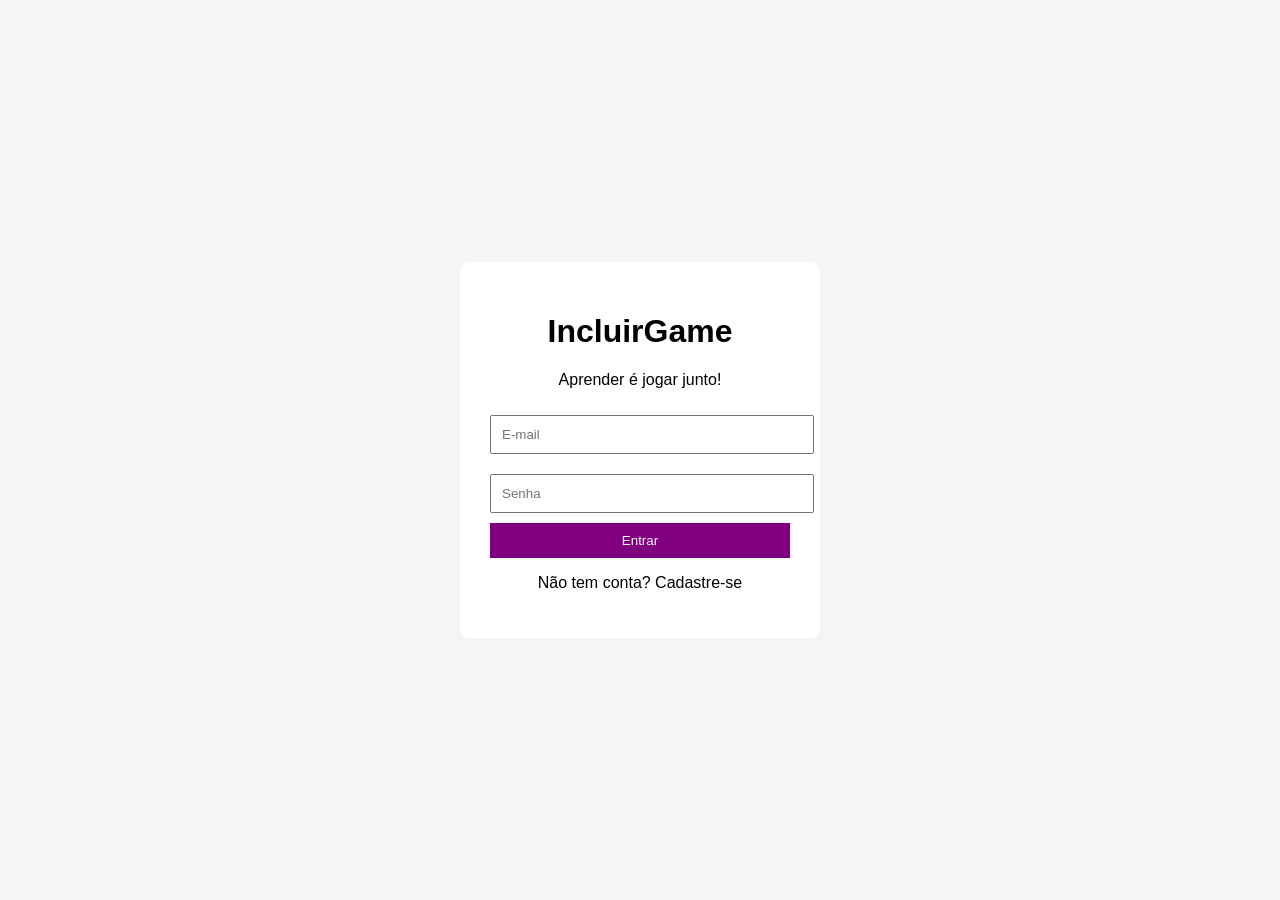
==== index.html @ 506aabc3 "Primeiro commit" ====
<!DOCTYPE html>
<html lang=""pt-BR">
<head> 
    <meta charset="UTF-8">
    <title>IncluirGame</title>
    <link rel="stylesheet" href="style.css">
</head>
<body>
    
    <div class="container">
        <div class="card">
            <h1>IncluirGame</h1>
            <p>Aprender é jogar junto!</p>

            <input type="email" placeholder="E-mail">
            <input type="password" placeholder="Senha">

            <button onclick="login()">Entrar</button>

            <p>Não tem conta? Cadastre-se</p>
        </div>
    </div>

    <script src="script.js"></script>
</body>
</html>
---- style.css ----
body {
    margin: 0;
    font-family: Arial;
    background: #f5f5f5;
}

.container {
    height: 100vh;
    display: flex;
    justify-content: center;
    align-items: center;
}

.card{
    background: white;
    padding: 30px;
    border-radius: 10px;
    width: 300px;
    text-align: center;
}

input{
    width: 100%;
    padding: 10px;
    margin: 10px 0;
}

button {
    width: 100%;
    padding: 10px;
    background: purple;
    color: white;
    border: none;
    cursor: pointer;

}
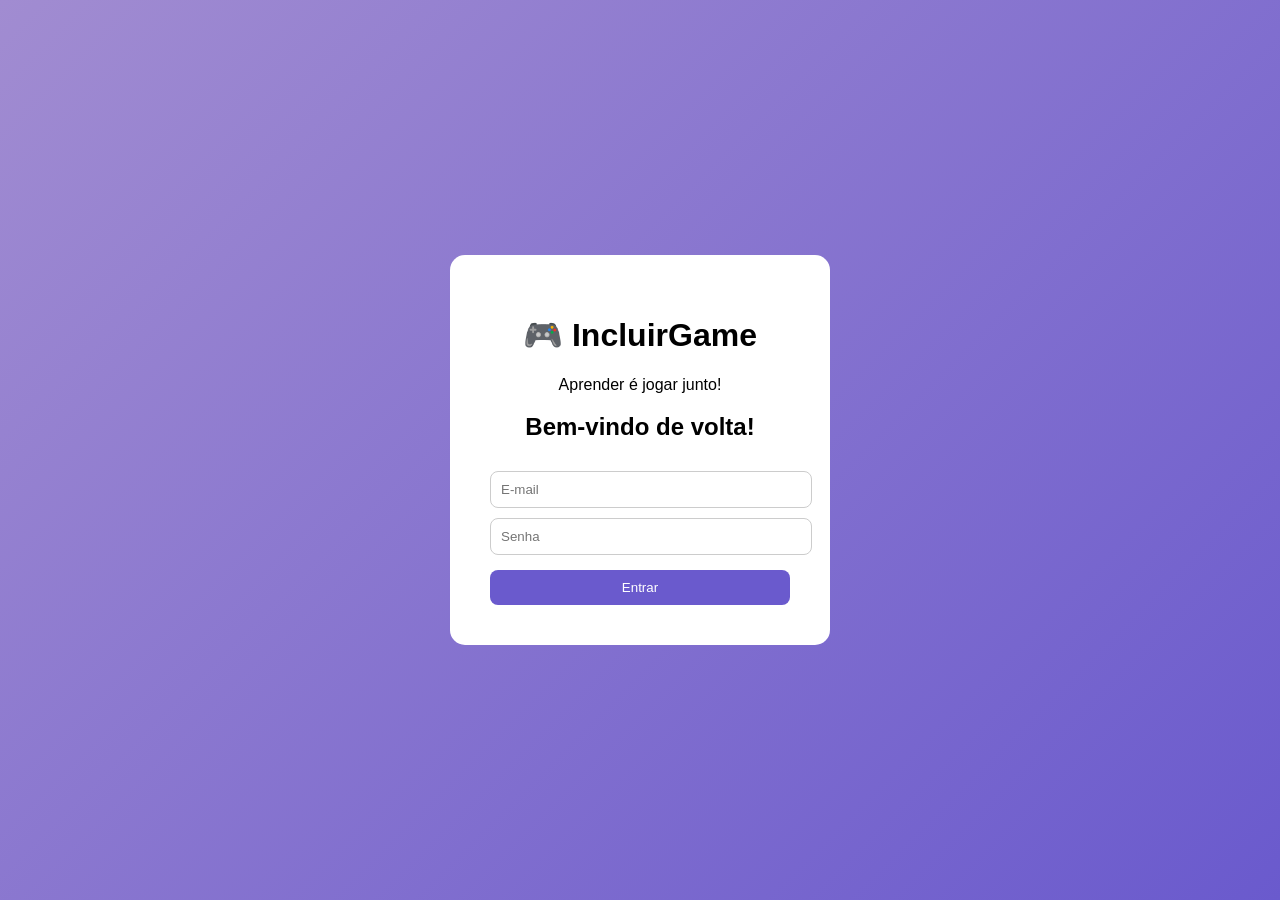
==== commit 71a5e29f: "Adicionando dashboard, quiz e relatórios" ====
--- a/index.html
+++ b/index.html
@@ -1,26 +1,27 @@
 <!DOCTYPE html>
-<html lang=""pt-BR">
+<html lang="pt-BR">
 <head> 
     <meta charset="UTF-8">
     <title>IncluirGame</title>
     <link rel="stylesheet" href="style.css">
 </head>
-<body>
+<body class="login-body">
+
+    <div class="login-container">
+
+        <div class="logo">
+           <h1>🎮 IncluirGame</h1>
+           <p>Aprender é jogar junto!</p>
+        </div>
+       <h2>Bem-vindo de volta!</h2>
+      
+       <input type="email" placeholder="E-mail">
+       <input type="password" placeholder="Senha">
+
+       <button onclick="login()">Entrar</button>
+    </div>
     
-    <div class="container">
-        <div class="card">
-            <h1>IncluirGame</h1>
-            <p>Aprender é jogar junto!</p>
-
-            <input type="email" placeholder="E-mail">
-            <input type="password" placeholder="Senha">
-
-            <button onclick="login()">Entrar</button>
-
-            <p>Não tem conta? Cadastre-se</p>
-        </div>
-    </div>
-
-    <script src="script.js"></script>
+    
+    <script src="js/login.js"></script>
 </body>
 </html>
--- a/style.css
+++ b/style.css
@@ -1,36 +1,456 @@
-body {
-    margin: 0;
-    font-family: Arial;
-    background: #f5f5f5;
-}
-
-.container {
+.login-body {
+    background: linear-gradient(135deg, #a18cd1, #6a5acd);
     height: 100vh;
     display: flex;
     justify-content: center;
     align-items: center;
 }
 
-.card{
+.login-container{
     background: white;
-    padding: 30px;
-    border-radius: 10px;
+    padding: 40px;
+    border-radius: 15px;
+    text-align: center;
     width: 300px;
-    text-align: center;
-}
-
-input{
+}
+
+.login-container input{
     width: 100%;
     padding: 10px;
-    margin: 10px 0;
-}
-
-button {
+    margin-top: 10px;
+    border-radius: 8px;
+    border: 1px solid #ccc;
+}
+
+.login-container button{
     width: 100%;
+    margin-top: 15px;
     padding: 10px;
-    background: purple;
+    background: #6a5acd;
     color: white;
     border: none;
-    cursor: pointer;
-
+    border-radius: 8px;
+}
+
+body {
+  margin: 0;
+  font-family: Arial;
+  background: #f4f6f9;
+}
+
+/* LAYOUT */
+.layout {
+  display: flex;
+}
+
+/* SIDEBAR */
+.sidebar {
+  width: 80px;
+  background: linear-gradient(#6a5acd, #4b0082);
+  height: 100vh;
+  color: white;
+  text-align: center;
+  padding-top: 20px;
+}
+
+.sidebar a {
+  display: block;
+  margin: 20px 0;
+  color: white;
+  text-decoration: none;
+}
+
+/* CONTEÚDO */
+.content {
+  flex: 1;
+  padding: 20px;
+}
+
+/* TOPO */
+.topo {
+  display: flex;
+  justify-content: space-between;
+  align-items: center;
+}
+
+.avatar {
+  border-radius: 50%;
+}
+
+/* CARDS */
+.cards {
+  display: flex;
+  gap: 10px;
+  margin-top: 20px;
+}
+
+.card-info {
+  background: white;
+  padding: 15px;
+  border-radius: 10px;
+  flex: 1;
+}
+
+/* ATIVIDADES */
+.atividades {
+  display: flex;
+  gap: 10px;
+  margin-top: 10px;
+}
+
+.atividade-card {
+  background: white;
+  padding: 15px;
+  border-radius: 10px;
+  flex: 1;
+  text-align: center;
+}
+
+button {
+  margin-top: 10px;
+  padding: 8px;
+  border: none;
+  background: #6a5acd;
+  color: white;
+  border-radius: 8px;
+  cursor: pointer;
+}
+
+/* PROGRESSO */
+.barra {
+  width: 100%;
+  height: 20px;
+  background: #ddd;
+  border-radius: 10px;
+  margin-top: 10px;
+}
+
+#barraProgresso {
+  height: 100%;
+  width: 0%;
+  background: #4caf50;
+  border-radius: 10px;
+}
+
+.quiz-body {
+  margin: 0;
+  font-family: Arial;
+  background: linear-gradient(#14002e, #3d1366);
+  height: 100vh;
+  display: flex;
+  justify-content: center;
+  align-items: center;
+}
+
+.quiz-container {
+  width: 900px;
+}
+
+/* TOPO */
+.quiz-topo {
+  display: flex;
+  align-items: center;
+  justify-content: space-between;
+  color: white;
+  margin-bottom: 20px;
+}
+
+.voltar {
+  background: rgba(255,255,255,0.2);
+  border: none;
+  color: white;
+  padding: 10px;
+  border-radius: 50%;
+}
+
+.status,
+.vidas {
+  font-size: 20px;
+}
+
+.xp-container {
+  width: 300px;
+  height: 15px;
+  background: rgba(255,255,255,0.2);
+  border-radius: 10px;
+}
+
+.xp-barra {
+  width: 60%;
+  height: 100%;
+  background: #57e389;
+  border-radius: 10px;
+}
+
+/* CARD */
+.quiz-card {
+  background: white;
+  padding: 40px;
+  border-radius: 20px;
+  text-align: center;
+}
+
+.nivel {
+  background: #7c3aed;
+  color: white;
+  padding: 5px 15px;
+  border-radius: 20px;
+}
+
+/* ALTERNATIVAS */
+.alternativas {
+  display: grid;
+  grid-template-columns: 1fr 1fr;
+  gap: 15px;
+  margin-top: 30px;
+}
+
+.alternativas button {
+  padding: 20px;
+  border: 2px solid #ddd;
+  border-radius: 12px;
+  font-size: 20px;
+  cursor: pointer;
+  background: white;
+}
+
+.alternativas button:hover {
+  background: #f3f3f3;
+}
+
+/* RESULTADO */
+.resultado {
+  margin-top: 20px;
+  background: #57e389;
+  color: white;
+  padding: 20px;
+  border-radius: 15px;
+  text-align: center;
+  display: none;
+  font-size: 20px;
+}
+
+/* BOTÃO */
+.proximo {
+  width: 100%;
+  margin-top: 20px;
+  padding: 15px;
+  border: none;
+  background: #7c3aed;
+  color: white;
+  border-radius: 15px;
+  font-size: 18px;
+}
+
+/* PROFESSOR */
+
+.layout-professor {
+  display: flex;
+  background: #f4f6f9;
+  min-height: 100vh;
+}
+
+/* SIDEBAR */
+.sidebar-professor {
+  width: 90px;
+  background: #0f9d8a;
+  color: white;
+  text-align: center;
+  padding-top: 20px;
+}
+
+.sidebar-professor nav a {
+  display: block;
+  margin: 30px 0;
+  color: white;
+  font-size: 20px;
+}
+
+/* CONTEÚDO */
+.conteudo-professor {
+  flex: 1;
+  padding: 25px;
+}
+
+/* TOPO */
+.topo-professor {
+  display: flex;
+  justify-content: space-between;
+  align-items: center;
+}
+
+.avatar-professor {
+  border-radius: 50%;
+}
+
+/* CARDS */
+.cards-professor {
+  display: flex;
+  gap: 15px;
+  margin-top: 25px;
+}
+
+.card-professor {
+  background: white;
+  flex: 1;
+  padding: 20px;
+  border-radius: 15px;
+}
+
+/* GRÁFICO */
+.grafico-section {
+  display: flex;
+  gap: 20px;
+  margin-top: 25px;
+}
+
+.grafico-card {
+  background: white;
+  flex: 2;
+  padding: 20px;
+  border-radius: 15px;
+}
+
+.grafico {
+  position: relative;
+  height: 250px;
+  margin-top: 20px;
+}
+
+.linha {
+  position: absolute;
+  width: 80%;
+  height: 4px;
+  background: #0f9d8a;
+  top: 120px;
+  left: 40px;
+  transform: rotate(-10deg);
+}
+
+/* PONTOS */
+.ponto {
+  width: 18px;
+  height: 18px;
+  background: #0f9d8a;
+  border-radius: 50%;
+  position: absolute;
+}
+
+.p1 { left: 40px; top: 180px; }
+.p2 { left: 160px; top: 150px; }
+.p3 { left: 280px; top: 100px; }
+.p4 { left: 400px; top: 50px; }
+
+/* ATIVIDADES */
+.atividade-recente {
+  background: white;
+  flex: 1;
+  padding: 20px;
+  border-radius: 15px;
+}
+
+.atividade-item {
+  background: #f3f3f3;
+  padding: 12px;
+  border-radius: 10px;
+  margin-top: 10px;
+}
+
+.atividade-recente button {
+  width: 100%;
+  margin-top: 20px;
+  padding: 12px;
+  background: #0f9d8a;
+  border: none;
+  color: white;
+  border-radius: 10px;
+}
+
+/* RELATÓRIOS */
+
+.relatorio-body {
+  background: #f4f6f9;
+}
+
+/* GRID CENTRAL */
+.relatorio-grid {
+  display: flex;
+  gap: 20px;
+  margin-top: 25px;
+}
+
+/* GRÁFICO */
+.grafico-relatorio {
+  background: white;
+  flex: 2;
+  padding: 20px;
+  border-radius: 20px;
+}
+
+.grafico-barras {
+  display: flex;
+  align-items: flex-end;
+  justify-content: space-around;
+  height: 250px;
+  margin-top: 20px;
+}
+
+.barra-item {
+  text-align: center;
+}
+
+.barra-vertical {
+  width: 40px;
+  background: #0f9d8a;
+  border-radius: 10px 10px 0 0;
+}
+
+.h1 { height: 120px; }
+.h2 { height: 180px; }
+.h3 { height: 150px; }
+.h4 { height: 220px; }
+.h5 { height: 190px; }
+
+/* RANKING */
+.ranking-card {
+  background: white;
+  flex: 1;
+  padding: 20px;
+  border-radius: 20px;
+}
+
+.ranking-item {
+  background: #f3f3f3;
+  padding: 12px;
+  border-radius: 10px;
+  margin-top: 10px;
+}
+
+/* TABELA */
+.tabela-section {
+  background: white;
+  margin-top: 25px;
+  padding: 20px;
+  border-radius: 20px;
+}
+
+table {
+  width: 100%;
+  border-collapse: collapse;
+  margin-top: 15px;
+}
+
+thead {
+  background: #0f9d8a;
+  color: white;
+}
+
+th,
+td {
+  padding: 15px;
+  text-align: left;
+}
+
+tbody tr:nth-child(even) {
+  background: #f3f3f3;
 }
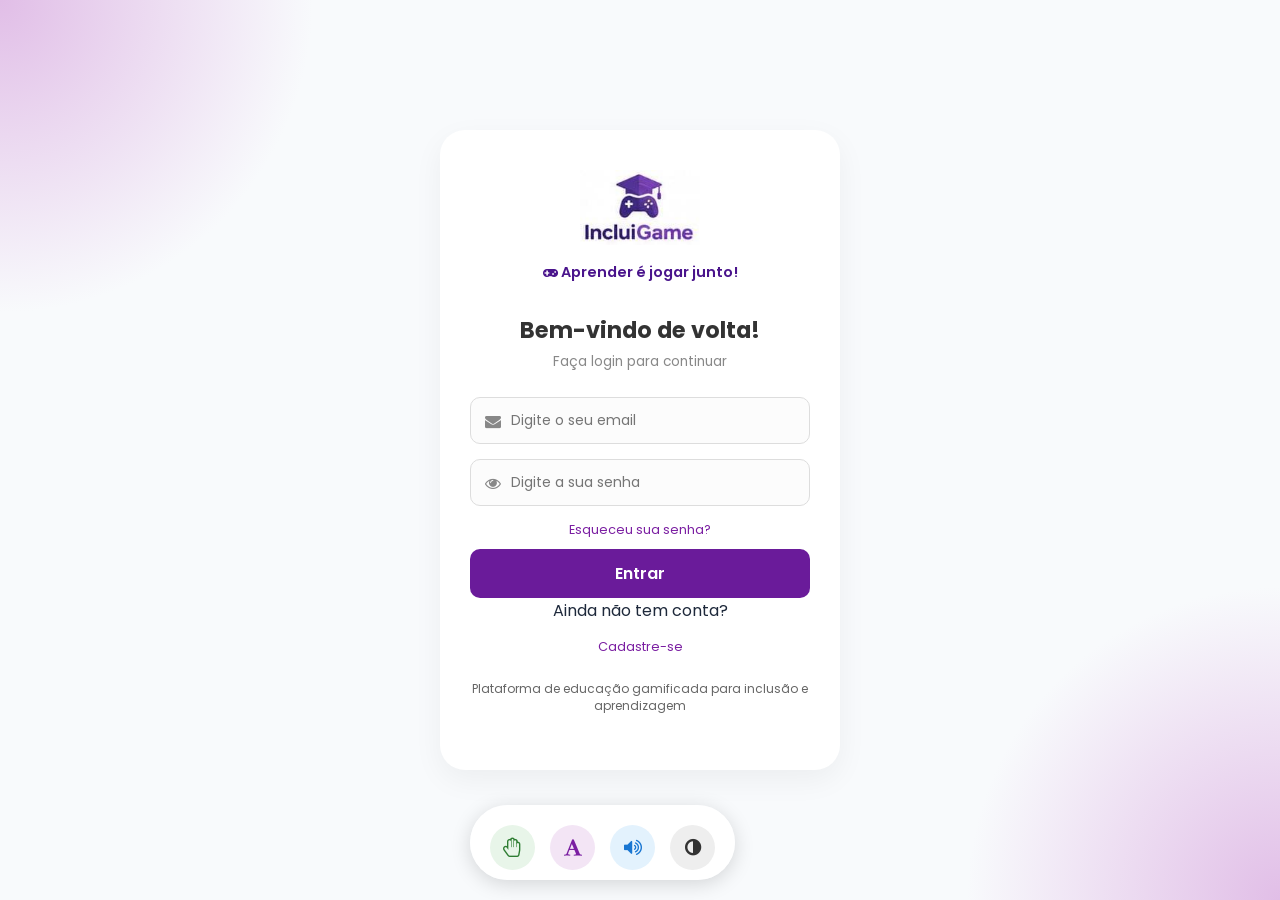
==== commit bd4cf328: "Corrige layout das páginas" ====
--- a/index.html
+++ b/index.html
@@ -2,26 +2,82 @@
 <html lang="pt-BR">
 <head> 
     <meta charset="UTF-8">
-    <title>IncluirGame</title>
     <link rel="stylesheet" href="style.css">
+    <link rel="stylesheet" href="https://cdnjs.cloudflare.com/ajax/libs/font-awesome/4.7.0/css/font-awesome.min.css">
+    <link rel="stylesheet" href="https://fonts.googleapis.com/css2?family=Poppins:wght@300;400;600&display=swap">
+    <title>IncluiGame - Login</title>
 </head>
-<body class="login-body">
+<body>
 
     <div class="login-container">
 
         <div class="logo">
-           <h1>🎮 IncluirGame</h1>
-           <p>Aprender é jogar junto!</p>
+            <img src="Img/logo_ig.jpeg" alt="IncluiGame">
+           <p><i class="fa fa-gamepad"></i> 
+            Aprender é jogar junto!</p>
         </div>
-       <h2>Bem-vindo de volta!</h2>
+       
+
+       <div class="login-box">
+        <h2>Bem-vindo de volta!</h2>
+        <p class="subtitle">Faça login para continuar</p>
+          
+        <form id="loginForm" onsubmit="event.preventDefault(); login();">
+    <div class="input-container">
+        <i class="fa fa-envelope"></i>
+        <input type="email" name="email" placeholder="Digite o seu email" required>
+    </div>
+
+    <div class="input-container">
+        <input type="password" name="senha" placeholder="Digite a sua senha" required>
+        <i class="fa fa-eye btn-eye" id="togglePassword" style="cursor: pointer;"></i>
+    </div>
+
+    <a href="#" class="forgot-link">Esqueceu sua senha?</a>
+    
+    <button type="submit">Entrar</button>
+
+    <p class="cadastro">Ainda não tem conta? 
+        <a href="cadastro.html">Cadastre-se</a>
+    </p>
+</form>
+
+    </div>
       
-       <input type="email" placeholder="E-mail">
-       <input type="password" placeholder="Senha">
+   
+        <p class="footer-description">Plataforma de educação gamificada para inclusão e aprendizagem</p>
 
-       <button onclick="login()">Entrar</button>
+        <div class="accessibility-bar">
+        <!--Libras-->
+        <button class="acc-btn libras" title="Libras">
+            <i class="fa fa-hand-paper-o"></i>
+           </button>
+        <!--Tamanho da fonte--->
+           <button class="acc-btn text-size" title="Tamanho da Fonte">
+            <i class="fa fa-font"></i>
+           </button>
+           <!--Audio-->
+           <button class="acc-btn audio" title="Ouvir texto">
+            <i class="fa fa-volume-up"></i>
+           </button>
+           <!--Contrast-->
+           <button class="acc-btn contrast" title="Alto contraste">
+            <i class="fa fa-adjust"></i>
+           </button>
+        </div>
     </div>
     
-    
-    <script src="js/login.js"></script>
+<script src="js/login.js"></script>
+
+<div vw class="enabled">
+    <div vw-access-button class="active"></div>
+    <div vw-plugin-wrapper>
+        <div class="vw-plugin-top-wrapper"></div>
+    </div>
+</div>
+<script src="https://vlibras.gov.br/app/vlibras-plugin.js"></script>
+<script>
+    new window.VLibras.Widget('https://vlibras.gov.br/app');
+</script>
 </body>
 </html>
--- a/style.css
+++ b/style.css
@@ -1,456 +1,1163 @@
-.login-body {
-    background: linear-gradient(135deg, #a18cd1, #6a5acd);
-    height: 100vh;
+/* Configurações Globais */
+* {
+    margin: 0;
+    padding: 0;
+    box-sizing: border-box;
+    font-family: 'Poppins', sans-serif;
+}
+
+body {
+    background-color: #F3F0F7; /* Um lilás bem clarinho de fundo */
     display: flex;
     justify-content: center;
     align-items: center;
-}
-
-.login-container{
-    background: white;
-    padding: 40px;
-    border-radius: 15px;
+    height: 100vh;
+    padding: 20px;
+    background-color: #f5f5f5;
+    background-image: radial-gradient(circle at top left, #e1bee7 0%, transparent 20%),
+                      radial-gradient(circle at bottom right, #e1bee7 0%, transparent 20%);
+    background-attachment: fixed;
+}
+
+/* Container Principal */
+.login-container {
+    background-color: #ffffff;
+    width: 100%;
+    max-width: 400px;
+    padding: 40px 30px;
+    border-radius: 25px;
+    box-shadow: 0 10px 30px rgba(0, 0, 0, 0.05);
     text-align: center;
-    width: 300px;
-}
-
-.login-container input{
+}
+
+/* Logo e Texto do Topo */
+.logo img {
+    width: 120px; /* Ajuste conforme o tamanho da sua imagem */
+    margin-bottom: 10px;
+}
+
+.logo p {
+    color: #4A148C;
+    font-weight: 600;
+    font-size: 0.9rem;
+    margin-bottom: 30px;
+}
+
+/* Caixa de Login */
+.login-box h2 {
+    color: #333;
+    font-size: 1.4rem;
+    margin-bottom: 5px;
+}
+
+.subtitle {
+    color: #888;
+    font-size: 0.85rem;
+    margin-bottom: 25px;
+}
+
+/* Inputs */
+.input-container {
+    position: relative;
+    margin-bottom: 15px;
     width: 100%;
-    padding: 10px;
-    margin-top: 10px;
-    border-radius: 8px;
-    border: 1px solid #ccc;
-}
-
-.login-container button{
+}
+
+.input-container i {
+    position: absolute;
+    left: 15px;
+    top: 50%;
+    transform: translateY(-50%);
+    color: #888;
+    transition: 0.3s; /* Para o ícone mudar de cor suavemente também */
+} 
+
+.input-container input{
+  width: 100%;
+    padding: 12px 15px 12px 40px; /* Note o 40px aqui para dar espaço ao ícone */
+    border: 1px solid #DDD;
+    border-radius: 10px;
+    outline: none;
+    transition: 0.3s;
+    font-family: 'Poppins', sans-serif;
+}
+
+.input-container input:focus {
+    border-color: #7B1FA2;
+    box-shadow: 0 0 5px rgba(123, 31, 162, 0.2);
+}
+
+/* Faz o ícone ficar roxo quando o usuário clica no input */
+.input-container input:focus + i {
+    color: #7B1FA2;
+}
+/* Botão Entrar */
+button {
     width: 100%;
-    margin-top: 15px;
-    padding: 10px;
-    background: #6a5acd;
+    padding: 12px;
+    background-color: #6A1B9A; /* Roxo principal */
     color: white;
     border: none;
-    border-radius: 8px;
-}
-
-body {
-  margin: 0;
-  font-family: Arial;
-  background: #f4f6f9;
-}
-
-/* LAYOUT */
-.layout {
-  display: flex;
-}
-
-/* SIDEBAR */
-.sidebar {
-  width: 80px;
-  background: linear-gradient(#6a5acd, #4b0082);
-  height: 100vh;
-  color: white;
-  text-align: center;
-  padding-top: 20px;
-}
-
-.sidebar a {
-  display: block;
-  margin: 20px 0;
-  color: white;
-  text-decoration: none;
-}
-
-/* CONTEÚDO */
-.content {
-  flex: 1;
-  padding: 20px;
-}
-
-/* TOPO */
-.topo {
-  display: flex;
-  justify-content: space-between;
-  align-items: center;
-}
-
-.avatar {
-  border-radius: 50%;
-}
-
-/* CARDS */
-.cards {
-  display: flex;
-  gap: 10px;
-  margin-top: 20px;
-}
-
-.card-info {
-  background: white;
-  padding: 15px;
-  border-radius: 10px;
-  flex: 1;
-}
-
-/* ATIVIDADES */
-.atividades {
-  display: flex;
-  gap: 10px;
-  margin-top: 10px;
-}
-
-.atividade-card {
-  background: white;
-  padding: 15px;
-  border-radius: 10px;
-  flex: 1;
-  text-align: center;
-}
-
-button {
-  margin-top: 10px;
-  padding: 8px;
-  border: none;
-  background: #6a5acd;
-  color: white;
-  border-radius: 8px;
-  cursor: pointer;
-}
-
-/* PROGRESSO */
-.barra {
-  width: 100%;
-  height: 20px;
-  background: #ddd;
-  border-radius: 10px;
-  margin-top: 10px;
-}
-
-#barraProgresso {
-  height: 100%;
-  width: 0%;
-  background: #4caf50;
-  border-radius: 10px;
-}
-
-.quiz-body {
-  margin: 0;
-  font-family: Arial;
-  background: linear-gradient(#14002e, #3d1366);
-  height: 100vh;
-  display: flex;
-  justify-content: center;
-  align-items: center;
-}
-
-.quiz-container {
-  width: 900px;
-}
-
-/* TOPO */
-.quiz-topo {
-  display: flex;
-  align-items: center;
-  justify-content: space-between;
-  color: white;
-  margin-bottom: 20px;
-}
-
-.voltar {
-  background: rgba(255,255,255,0.2);
-  border: none;
-  color: white;
-  padding: 10px;
-  border-radius: 50%;
-}
-
-.status,
-.vidas {
-  font-size: 20px;
-}
-
-.xp-container {
-  width: 300px;
-  height: 15px;
-  background: rgba(255,255,255,0.2);
-  border-radius: 10px;
-}
-
-.xp-barra {
-  width: 60%;
-  height: 100%;
-  background: #57e389;
-  border-radius: 10px;
-}
-
-/* CARD */
-.quiz-card {
-  background: white;
-  padding: 40px;
-  border-radius: 20px;
-  text-align: center;
-}
-
-.nivel {
-  background: #7c3aed;
-  color: white;
-  padding: 5px 15px;
-  border-radius: 20px;
-}
-
-/* ALTERNATIVAS */
-.alternativas {
-  display: grid;
-  grid-template-columns: 1fr 1fr;
-  gap: 15px;
-  margin-top: 30px;
-}
-
-.alternativas button {
-  padding: 20px;
-  border: 2px solid #ddd;
-  border-radius: 12px;
-  font-size: 20px;
-  cursor: pointer;
-  background: white;
-}
-
-.alternativas button:hover {
-  background: #f3f3f3;
-}
-
-/* RESULTADO */
-.resultado {
-  margin-top: 20px;
-  background: #57e389;
-  color: white;
-  padding: 20px;
-  border-radius: 15px;
-  text-align: center;
-  display: none;
-  font-size: 20px;
-}
-
-/* BOTÃO */
-.proximo {
-  width: 100%;
-  margin-top: 20px;
-  padding: 15px;
-  border: none;
-  background: #7c3aed;
-  color: white;
-  border-radius: 15px;
-  font-size: 18px;
-}
-
-/* PROFESSOR */
-
-.layout-professor {
-  display: flex;
-  background: #f4f6f9;
-  min-height: 100vh;
-}
-
-/* SIDEBAR */
-.sidebar-professor {
-  width: 90px;
-  background: #0f9d8a;
-  color: white;
-  text-align: center;
-  padding-top: 20px;
-}
-
-.sidebar-professor nav a {
-  display: block;
-  margin: 30px 0;
-  color: white;
-  font-size: 20px;
-}
-
-/* CONTEÚDO */
-.conteudo-professor {
-  flex: 1;
-  padding: 25px;
-}
-
-/* TOPO */
-.topo-professor {
-  display: flex;
-  justify-content: space-between;
-  align-items: center;
-}
-
-.avatar-professor {
-  border-radius: 50%;
-}
-
-/* CARDS */
-.cards-professor {
-  display: flex;
-  gap: 15px;
-  margin-top: 25px;
-}
-
-.card-professor {
-  background: white;
-  flex: 1;
-  padding: 20px;
-  border-radius: 15px;
-}
-
-/* GRÁFICO */
-.grafico-section {
-  display: flex;
-  gap: 20px;
-  margin-top: 25px;
-}
-
-.grafico-card {
-  background: white;
-  flex: 2;
-  padding: 20px;
-  border-radius: 15px;
-}
-
-.grafico {
-  position: relative;
-  height: 250px;
-  margin-top: 20px;
-}
-
-.linha {
-  position: absolute;
-  width: 80%;
-  height: 4px;
-  background: #0f9d8a;
-  top: 120px;
-  left: 40px;
-  transform: rotate(-10deg);
-}
-
-/* PONTOS */
-.ponto {
-  width: 18px;
-  height: 18px;
-  background: #0f9d8a;
-  border-radius: 50%;
-  position: absolute;
-}
-
-.p1 { left: 40px; top: 180px; }
-.p2 { left: 160px; top: 150px; }
-.p3 { left: 280px; top: 100px; }
-.p4 { left: 400px; top: 50px; }
-
-/* ATIVIDADES */
-.atividade-recente {
-  background: white;
-  flex: 1;
-  padding: 20px;
-  border-radius: 15px;
-}
-
-.atividade-item {
-  background: #f3f3f3;
-  padding: 12px;
-  border-radius: 10px;
-  margin-top: 10px;
-}
-
-.atividade-recente button {
-  width: 100%;
-  margin-top: 20px;
-  padding: 12px;
-  background: #0f9d8a;
-  border: none;
-  color: white;
-  border-radius: 10px;
-}
-
-/* RELATÓRIOS */
-
-.relatorio-body {
-  background: #f4f6f9;
-}
-
-/* GRID CENTRAL */
-.relatorio-grid {
-  display: flex;
-  gap: 20px;
-  margin-top: 25px;
-}
-
-/* GRÁFICO */
-.grafico-relatorio {
-  background: white;
-  flex: 2;
-  padding: 20px;
-  border-radius: 20px;
-}
-
-.grafico-barras {
-  display: flex;
-  align-items: flex-end;
-  justify-content: space-around;
-  height: 250px;
-  margin-top: 20px;
-}
-
-.barra-item {
-  text-align: center;
-}
-
-.barra-vertical {
-  width: 40px;
-  background: #0f9d8a;
-  border-radius: 10px 10px 0 0;
-}
-
-.h1 { height: 120px; }
-.h2 { height: 180px; }
-.h3 { height: 150px; }
-.h4 { height: 220px; }
-.h5 { height: 190px; }
-
-/* RANKING */
-.ranking-card {
-  background: white;
-  flex: 1;
-  padding: 20px;
-  border-radius: 20px;
-}
-
-.ranking-item {
-  background: #f3f3f3;
-  padding: 12px;
-  border-radius: 10px;
-  margin-top: 10px;
-}
-
-/* TABELA */
-.tabela-section {
-  background: white;
-  margin-top: 25px;
-  padding: 20px;
-  border-radius: 20px;
-}
-
-table {
-  width: 100%;
-  border-collapse: collapse;
-  margin-top: 15px;
-}
-
-thead {
-  background: #0f9d8a;
-  color: white;
-}
-
-th,
-td {
-  padding: 15px;
-  text-align: left;
-}
-
-tbody tr:nth-child(even) {
-  background: #f3f3f3;
-}+    border-radius: 10px;
+    font-size: 1rem;
+    font-weight: 600;
+    cursor: pointer;
+    transition: background 0.3s;
+    margin-top: 10px;
+}
+
+button:hover {
+    background-color: #4A148C;
+}
+
+/* Link de Esqueceu a Senha / Cadastro (Opcional) */
+.login-box a {
+    display: block;
+    margin-top: 15px;
+    color: #7B1FA2;
+    text-decoration: none;
+    font-size: 0.8rem;
+}
+/* Texto de descrição no rodapé */
+.footer-description {
+    font-size: 0.75rem;
+    color: #666;
+    margin: 25px 0 15px;
+    line-height: 1.4;
+}
+
+/* Container dos botões */
+.accessibility-bar {
+    display: flex;
+    justify-content: center;
+    gap: 12px; /* Espaço entre os botões */
+    margin-top: 10px;
+}
+
+/* Estilo base dos botões redondos */
+.acc-btn {
+    width: 40px;
+    height: 40px;
+    border-radius: 50%;
+    border: none;
+    display: flex;
+    align-items: center;
+    justify-content: center;
+    cursor: pointer;
+    transition: transform 0.2s, background-color 0.3s;
+    font-size: 1.1rem;
+}
+
+/* Cores específicas baseadas na imagem */
+.acc-btn.libras { background-color: #E1BEE7; color: #4A148C; }
+.acc-btn.text-size { background-color: #F3E5F5; color: #7B1FA2; }
+.acc-btn.audio { background-color: #C8E6C9; color: #2E7D32; } /* Verde suave */
+.acc-btn.contrast { background-color: #CFD8DC; color: #37474F; }
+
+/* Efeito ao passar o mouse */
+.acc-btn:hover {
+    transform: scale(1.1);
+    filter: brightness(0.9);
+}
+
+/* Classe para Alto Contraste */
+body.alto-contraste {
+    background: #000 !important;
+}
+
+body.alto-contraste .login-container {
+    background: #000 !important;
+    border: 2px solid #ffff00 !important;
+    color: #ffff00 !important;
+}
+
+body.alto-contraste h2, 
+body.alto-contraste p,
+body.alto-contraste i {
+    color: #ffff00 !important;
+}
+
+body.alto-contraste button {
+    background: #ffff00 !important;
+    color: #000 !important;
+}
+
+/* Classe para aumentar a fonte */
+.fonte-grande {
+    font-size: 1.25rem !important; /* Aumenta o tamanho base */
+}
+
+/* Esconde o bonequinho azul padrão do VLibras */
+div[vw-access-button] {
+    display: none !important;
+}
+/*aluno_dashboard*/
+/*Estilização geral do aluno_dashboard*/
+* {
+            margin: 0;
+            padding: 0;
+            box-sizing: border-box;
+            font-family: 'Segoe UI', Tahoma, Geneva, Verdana, sans-serif;
+        }
+
+        body {
+            background-color: #f4f7f6;
+            display: flex;
+            flex-direction: column;
+            align-items: center;
+            min-height: 100vh;
+        }
+
+        /* Cabeçalho da Dashboard */
+        header {
+            width: 100%;
+            padding: 40px 20px;
+            text-align: center;
+            background-color: #fff;
+            box-shadow: 0 2px 10px rgba(0,0,0,0.05);
+            margin-bottom: 40px;
+        }
+
+        header h1 {
+            color: #4A148C;
+            font-size: 2rem;
+            margin-bottom: 10px;
+        }
+
+        header p {
+            color: #666;
+            font-size: 1.1rem;
+        }
+
+        /* Grid de Cards */
+        .dashboard-grid {
+            display: grid;
+            grid-template-columns: repeat(auto-fit, minmax(200px, 1fr));
+            gap: 25px;
+            width: 90%;
+            max-width: 900px;
+            padding-bottom: 100px; /* Espaço para o rodapé não cobrir */
+        }
+
+        /* Estilo Individual do Card */
+        .card {
+            background: white;
+            border-radius: 25px;
+            padding: 30px;
+            display: flex;
+            flex-direction: column;
+            align-items: center;
+            justify-content: center;
+            text-decoration: none;
+            transition: all 0.3s ease;
+            box-shadow: 0 8px 20px rgba(0,0,0,0.08);
+            border: none;
+            cursor: pointer;
+        }
+
+        .card i {
+            font-size: 3.5rem;
+            margin-bottom: 15px;
+            transition: transform 0.3s ease;
+        }
+
+        .card span {
+            font-size: 1.2rem;
+            font-weight: 700;
+            color: #333;
+        }
+
+        /* Efeito de Hover (Passar o mouse) */
+        .card:hover {
+            transform: translateY(-10px);
+            box-shadow: 0 12px 25px rgba(0,0,0,0.15);
+        }
+
+        .card:hover i {
+            transform: scale(1.1);
+        }
+
+        /* Cores dos Ícones e Bordas (Baseado na sua imagem) */
+        .card.jogos i { color: #9c27b0; } /* Roxo */
+        .card.atividades i { color: #ff9800; } /* Laranja */
+        .card.conquistas i { color: #4caf50; } /* Verde */
+        .card.perfil i { color: #2196f3; } /* Azul */
+
+        /* Rodapé de Acessibilidade (Igual ao da Login) */
+        .footer-acc {
+            position: fixed;
+            bottom: 20px;
+            background: #fff;
+            padding: 10px 20px;
+            border-radius: 50px;
+            box-shadow: 0 4px 15px rgba(0,0,0,0.2);
+            display: flex;
+            gap: 15px;
+        }
+
+        .acc-btn {
+            width: 45px;
+            height: 45px;
+            border-radius: 50%;
+            border: none;
+            background: #4A148C;
+            color: white;
+            cursor: pointer;
+            font-size: 1.2rem;
+            display: flex;
+            align-items: center;
+            justify-content: center;
+            transition: 0.3s;
+        }
+
+        .acc-btn:hover {
+            background: #7B1FA2;
+            transform: scale(1.1);
+        }
+
+        /* Responsividade para Celular */
+        @media (max-width: 600px) {
+            .dashboard-grid {
+                grid-template-columns: 1fr 1fr; /* 2 colunas no celular */
+                gap: 15px;
+            }
+            .card { padding: 20px; }
+            .card i { font-size: 2.5rem; }
+        }
+/*Atividade style*/
+/* style geral */
+        body {
+            margin: 0;
+            padding: 0;
+            font-family: 'Segoe UI', Tahoma, Geneva, Verdana, sans-serif;
+            background-color: #f0f2f5; /* Fundo cinza claro para destacar os cards */
+            display: flex;
+            flex-direction: column;
+            align-items: center;
+            min-height: 100vh;
+        }
+
+        /* cabeçalho */
+        .header-atividades {
+            width: 100%;
+            text-align: center;
+            padding: 40px 0;
+            background-color: #ffffff;
+            box-shadow: 0 2px 10px rgba(0,0,0,0.05);
+            margin-bottom: 30px;
+        }
+
+        .header-atividades h2 {
+            color: #4A148C;
+            margin: 0;
+            font-size: 2rem;
+        }
+
+        .header-atividades p {
+            color: #666;
+            margin-top: 5px;
+        }
+
+        /* container cards */
+        .atividades-container {
+            display: grid;
+            grid-template-columns: repeat(auto-fit, minmax(350px, 1fr));
+            gap: 20px;
+            width: 90%;
+            max-width: 1000px; /* Impede que os cards fiquem gigantes */
+            padding-bottom: 100px;
+        }
+
+        /* o card */
+        .atividade-card {
+            background: #ffffff;
+            border-radius: 20px;
+            padding: 25px;
+            display: flex;
+            align-items: center;
+            justify-content: space-between;
+            box-shadow: 0 6px 15px rgba(0,0,0,0.06);
+            border-left: 12px solid #ccc; /* Cor padrão */
+            transition: transform 0.3s ease;
+        }
+
+        .atividade-card:hover {
+            transform: translateY(-5px);
+        }
+
+        /* agrupamento + icone */
+        .card-left {
+            display: flex;
+            align-items: center;
+            gap: 20px;
+        }
+
+        .icon-box {
+            font-size: 2rem;
+            width: 50px;
+            text-align: center;
+        }
+
+        .info-box h3 {
+            margin: 0;
+            font-size: 1.2rem;
+            color: #333;
+        }
+
+        .info-box p {
+            margin: 5px 0 0;
+            font-size: 0.9rem;
+            color: #888;
+        }
+
+        /* cores por materia */
+        .matematica { border-left-color: #0004ff; }
+        .matematica .icon-box { color: #0004ff; }
+
+        .portugues { border-left-color: #E91E63; }
+        .portugues .icon-box { color: #E91E63; }
+
+        .historia {border-left-color:rgb(220, 20, 20);}
+        .historia .icon-box {color: rgb(220, 20, 20);}
+
+        .geografia {border-left-color:darkgreen;}
+        .geografia .icon-box{color: darkgreen;}
+        
+        .ciencias {border-left-color: #FF9800;}
+        .ciencias .icon-box{color:#FF9800;}
+
+        /* botão iniciar */
+        .btn-iniciar {
+            background-color: #4A148C;
+            color: white;
+            border: none;
+            padding: 12px 25px;
+            border-radius: 12px;
+            font-weight: bold;
+            cursor: pointer;
+            transition: background 0.3s;
+        }
+
+        .btn-iniciar:hover {
+            background-color: #7B1FA2;
+        }
+
+        /* acessibilidade */
+        .footer-acc {
+            position: fixed;
+            bottom: 20px;
+            display: flex;
+            gap: 10px;
+            background: white;
+            padding: 10px;
+            border-radius: 50px;
+            box-shadow: 0 5px 15px rgba(0,0,0,0.2);
+        }
+
+        .acc-btn {
+            width: 45px;
+            height: 45px;
+            border-radius: 50%;
+            border: none;
+            background: #4A148C;
+            color: white;
+            cursor: pointer;
+        }
+/*Aulas STYLE*/
+  :root {
+      --verde-principal: #16a394;
+      --fundo: #f8fafc;
+      --texto-escuro: #1e293b;
+      --branco: #ffffff;
+      --roxo-botao: #4c1d95; /* Cor baseada na sua imagem de atividades */
+    }
+
+    * { box-sizing: border-box; margin: 0; padding: 0; font-family: 'Poppins', sans-serif; }
+    body { background-color: var(--fundo); }
+
+    .layout-atividade { display: flex; flex-direction: column; min-height: 100vh; }
+
+    /* BARRA SUPERIOR DE PROGRESSO */
+    .header-atividade {
+      background: var(--branco);
+      padding: 15px 40px;
+      display: flex;
+      justify-content: space-between;
+      align-items: center;
+      box-shadow: 0 2px 10px rgba(0,0,0,0.05);
+      position: sticky;
+      top: 0;
+      z-index: 100;
+    }
+    .btn-sair { color: var(--texto-escuro); text-decoration: none; font-weight: 600; display: flex; align-items: center; gap: 8px; }
+
+    /* ÁREA DO CONTEÚDO (O CORAÇÃO DO TEMPLATE) */
+    .container-aula {
+      flex: 1;
+      max-width: 1000px;
+      margin: 30px auto;
+      width: 90%;
+    }
+
+    .card-aula {
+      background: var(--branco);
+      border-radius: 25px;
+      overflow: hidden;
+      box-shadow: 0 10px 30px rgba(0,0,0,0.05);
+      padding: 40px;
+    }
+
+    .badge-materia {
+      display: inline-block;
+      padding: 5px 15px;
+      border-radius: 8px;
+      color: white;
+      font-size: 12px;
+      font-weight: 700;
+      margin-bottom: 15px;
+      text-transform: uppercase;
+    }
+
+    .video-placeholder {
+      width: 100%;
+      aspect-ratio: 16 / 9;
+      background: #000;
+      border-radius: 15px;
+      margin: 20px 0;
+      display: flex;
+      align-items: center;
+      justify-content: center;
+      color: white;
+    }
+
+    .texto-aula { line-height: 1.8; color: var(--texto-escuro); font-size: 16px; }
+
+    /* RODAPÉ DE NAVEGAÇÃO */
+    .footer-aula {
+      background: var(--branco);
+      padding: 20px 40px;
+      display: flex;
+      justify-content: space-between;
+      align-items: center;
+      border-top: 1px solid #e2e8f0;
+    }
+    .btn-acao {
+      padding: 12px 25px;
+      border-radius: 12px;
+      border: none;
+      font-weight: 600;
+      cursor: pointer;
+      transition: 0.3s;
+    }
+    .btn-voltar { background: #f1f5f9; color: var(--texto-escuro); }
+    .btn-proximo { background: var(--roxo-botao); color: white; }
+    .btn-proximo:hover { transform: scale(1.05); }
+
+    /*conquista STYLE*/
+     :root {
+            --roxo-escuro: #4A148C;
+            --verde-principal: #16a394;
+            --amarelo-ouro: #FFD700;
+            --fundo: #f8fafc;
+            --branco: #ffffff;
+        }
+
+        body {
+            margin: 0; padding: 0;
+            font-family: 'Poppins', sans-serif;
+            background-color: var(--fundo);
+            display: flex; flex-direction: column; align-items: center;
+            min-height: 100vh;
+        }
+
+        /* Cabeçalho */
+        .header-conquistas {
+            width: 100%; text-align: center; padding: 40px 0;
+            background-color: var(--branco); box-shadow: 0 2px 10px rgba(0,0,0,0.05);
+            margin-bottom: 30px; position: relative;
+        }
+
+        .header-conquistas h2 { color: var(--roxo-escuro); margin: 0; font-size: 2.2rem; }
+
+        .btn-voltar {
+            position: absolute; left: 30px; top: 50%; transform: translateY(-50%);
+            color: var(--roxo-escuro); font-size: 1.5rem; text-decoration: none;
+        }
+
+        /* Container de Status (Moedas e Fogo) */
+        .status-container {
+            display: grid; grid-template-columns: repeat(auto-fit, minmax(200px, 1fr));
+            gap: 20px; width: 90%; max-width: 900px; margin-bottom: 40px;
+        }
+
+        .status-card {
+            background: var(--branco); padding: 20px; border-radius: 25px;
+            display: flex; align-items: center; gap: 20px;
+            box-shadow: 0 5px 15px rgba(0,0,0,0.05);
+        }
+
+        .status-card i { font-size: 2.5rem; }
+        .status-info h4 { margin: 0; font-size: 0.9rem; color: #666; }
+        .status-info p { margin: 0; font-size: 1.8rem; font-weight: 700; color: var(--roxo-escuro); }
+
+        /* Grid de Medalhas */
+        .medalhas-section { width: 90%; max-width: 900px; padding-bottom: 120px; }
+        .medalhas-section h3 { color: var(--roxo-escuro); margin-bottom: 25px; border-bottom: 2px solid #ddd; padding-bottom: 10px; }
+
+        .medalhas-grid {
+            display: grid; grid-template-columns: repeat(auto-fill, minmax(180px, 1fr));
+            gap: 20px;
+        }
+
+        .medalha-card {
+            background: var(--branco); padding: 25px 15px; border-radius: 20px;
+            text-align: center; box-shadow: 0 4px 10px rgba(0,0,0,0.05);
+            transition: 0.3s;
+        }
+
+        .medalha-card.bloqueada { opacity: 0.5; filter: grayscale(100%); }
+        .medalha-card:not(.bloqueada):hover { transform: scale(1.05); border: 2px solid var(--verde-principal); }
+
+        .medalha-icon {
+            width: 80px; height: 80px; border-radius: 50%;
+            background: #f1f5f9; display: flex; align-items: center; justify-content: center;
+            margin: 0 auto 15px; font-size: 2.5rem;
+        }
+
+        .medalha-card h4 { margin: 0; font-size: 1rem; color: var(--roxo-escuro); }
+        .medalha-card p { margin: 5px 0 0; font-size: 0.8rem; color: #888; }
+
+        /* Acessibilidade */
+        .accessibility-bar {
+            position: fixed; bottom: 20px; background: white;
+            padding: 10px 20px; border-radius: 50px;
+            display: flex; gap: 15px; box-shadow: 0 5px 20px rgba(0,0,0,0.2);
+            z-index: 1000;
+        }
+        .acc-btn {
+            width: 45px; height: 45px; border-radius: 50%; border: none;
+            background: var(--roxo-escuro); color: white; cursor: pointer;
+            display: flex; align-items: center; justify-content: center;
+        }
+/*Criar Atividade STYLE*/
+:root {
+      --verde-principal: #16a394;
+      --fundo: #f8fafc;
+      --texto-escuro: #1e293b;
+      --cinza-texto: #64748b;
+      --cinza-claro: #e2e8f0;
+      --branco: #ffffff;
+    }
+
+    * { box-sizing: border-box; margin: 0; padding: 0; font-family: 'Poppins', sans-serif; }
+    body { background-color: var(--fundo); color: var(--texto-escuro); }
+    
+    .layout-professor { display: flex; min-height: 100vh; }
+
+    /* SIDEBAR MANTIDA */
+    .sidebar-professor {
+      width: 100px;
+      background-color: var(--verde-principal);
+      display: flex;
+      flex-direction: column;
+      align-items: center;
+      padding: 20px 0;
+      border-radius: 0 25px 25px 0;
+    }
+    .sidebar-professor a {
+      color: rgba(255, 255, 255, 0.7);
+      text-decoration: none;
+      font-size: 10px;
+      display: flex;
+      flex-direction: column;
+      align-items: center;
+      padding: 20px 0;
+      width: 100%;
+    }
+
+    /* CONTEÚDO PRINCIPAL */
+    .conteudo-professor { flex: 1; padding: 40px; display: flex; flex-direction: column; align-items: center; }
+
+    /* CONTAINER DO FORMULÁRIO */
+    .container-criar {
+      background: var(--branco);
+      width: 100%;
+      max-width: 900px;
+      border-radius: 30px;
+      padding: 40px;
+      box-shadow: 0 10px 30px rgba(0,0,0,0.05);
+    }
+
+    /* HEADER DO FORM */
+    .header-form { display: flex; align-items: center; gap: 20px; margin-bottom: 30px; }
+    .btn-voltar-circulo {
+      width: 45px;
+      height: 45px;
+      border-radius: 15px;
+      border: 1px solid var(--cinza-claro);
+      display: flex;
+      align-items: center;
+      justify-content: center;
+      color: var(--verde-principal);
+      text-decoration: none;
+      transition: 0.3s;
+    }
+    .btn-voltar-circulo:hover { background: var(--verde-principal); color: white; }
+
+    .header-text h2 { font-size: 24px; font-weight: 700; }
+    .header-text p { color: var(--cinza-texto); font-size: 14px; }
+
+    /* CAMPOS DE ENTRADA */
+    .form-grid { display: grid; grid-template-columns: 2fr 1fr; gap: 20px; margin-bottom: 25px; }
+    
+    label { display: block; font-weight: 600; font-size: 14px; margin-bottom: 8px; color: var(--texto-escuro); }
+    
+    input, select, textarea {
+      width: 100%;
+      padding: 12px 15px;
+      border: 1.5px solid var(--cinza-claro);
+      border-radius: 12px;
+      background: #fcfcfc;
+      outline: none;
+      font-size: 14px;
+      transition: 0.3s;
+    }
+    input:focus, select:focus, textarea:focus { border-color: var(--verde-principal); }
+
+    /* SELEÇÃO DE TIPO E DIFICULDADE (CHIPS) */
+    .selection-group { margin-bottom: 25px; }
+    .chips-container { display: flex; gap: 15px; flex-wrap: wrap; }
+    
+    .chip {
+      flex: 1;
+      min-width: 120px;
+      padding: 12px;
+      border: 1.5px solid var(--cinza-claro);
+      border-radius: 15px;
+      display: flex;
+      align-items: center;
+      justify-content: center;
+      gap: 10px;
+      cursor: pointer;
+      background: white;
+      transition: 0.3s;
+      font-weight: 500;
+      font-size: 14px;
+    }
+    .chip i { font-size: 18px; }
+    
+    /* Cores dos ícones conforme a imagem */
+    .chip .fa-gamepad { color: #16a394; }
+    .chip .fa-circle-question { color: #64748b; }
+    .chip .fa-video { color: #8b5cf6; }
+    .chip .fa-trophy { color: #f59e0b; }
+
+    /* Dificuldade */
+    .chip .fa-dumbbell { color: #22c55e; } /* Fácil */
+    .chip .fa-bolt { color: #eab308; }     /* Médio */
+    .chip .fa-fire { color: #ef4444; }     /* Difícil */
+
+    .chip:hover, .chip.active {
+      border-color: var(--verde-principal);
+      background: #f0fdfa;
+    }
+
+    /* BOTÕES DE AÇÃO */
+    .footer-actions {
+      display: flex;
+      justify-content: flex-end;
+      gap: 15px;
+      margin-top: 30px;
+    }
+    .btn {
+      padding: 12px 35px;
+      border-radius: 12px;
+      font-weight: 600;
+      cursor: pointer;
+      transition: 0.3s;
+      border: none;
+    }
+    .btn-cancelar {
+      background: transparent;
+      border: 1.5px solid var(--verde-principal);
+      color: var(--verde-principal);
+    }
+    .btn-salvar {
+      background: var(--verde-principal);
+      color: white;
+    }
+    .btn:hover { opacity: 0.8; transform: translateY(-2px); }
+
+/*jogos STYLE*/
+ :root {
+            --roxo-escuro: #4A148C;
+            --roxo-claro: #7B1FA2;
+            --fundo: #f0f2f5;
+            --branco: #ffffff;
+            --verde-sucesso: #2e7d32;
+        }
+
+        body {
+            margin: 0;
+            padding: 0;
+            font-family: 'Poppins', sans-serif;
+            background-color: var(--fundo);
+            display: flex;
+            flex-direction: column;
+            align-items: center;
+            min-height: 100vh;
+        }
+
+        /* Cabeçalho seguindo o padrão de atividade.html */
+        .header-jogos {
+            width: 100%;
+            text-align: center;
+            padding: 40px 0;
+            background-color: var(--branco);
+            box-shadow: 0 2px 10px rgba(0,0,0,0.05);
+            margin-bottom: 30px;
+        }
+
+        .header-jogos h2 {
+            color: var(--roxo-escuro);
+            margin: 0;
+            font-size: 2.2rem;
+        }
+
+        .header-jogos p {
+            color: #666;
+            margin-top: 10px;
+        }
+
+        /* Grid de Jogos */
+        .jogos-container {
+            width: 90%;
+            max-width: 1100px;
+            display: grid;
+            grid-template-columns: repeat(auto-fit, minmax(300px, 1fr));
+            gap: 25px;
+            padding-bottom: 100px; /* Espaço para a barra de acessibilidade */
+        }
+
+        .jogo-card {
+            background: var(--branco);
+            border-radius: 20px;
+            overflow: hidden;
+            box-shadow: 0 4px 15px rgba(0,0,0,0.1);
+            transition: transform 0.3s ease;
+            display: flex;
+            flex-direction: column;
+        }
+
+        .jogo-card:hover {
+            transform: translateY(-10px);
+        }
+
+        .jogo-banner {
+            height: 160px;
+            background: linear-gradient(135deg, var(--roxo-claro), var(--roxo-escuro));
+            display: flex;
+            align-items: center;
+            justify-content: center;
+            color: white;
+            font-size: 4rem;
+        }
+
+        .jogo-info {
+            padding: 20px;
+            text-align: center;
+        }
+
+        .jogo-info h3 {
+            margin: 0;
+            color: var(--roxo-escuro);
+            font-size: 1.3rem;
+        }
+
+        .jogo-info p {
+            color: #777;
+            font-size: 0.9rem;
+            margin: 10px 0 20px;
+        }
+
+        .btn-jogar {
+            display: inline-block;
+            background-color: var(--roxo-escuro);
+            color: white;
+            padding: 12px 30px;
+            border-radius: 50px;
+            text-decoration: none;
+            font-weight: 600;
+            transition: 0.3s;
+        }
+
+        .btn-jogar:hover {
+            background-color: var(--verde-sucesso);
+            box-shadow: 0 5px 15px rgba(0,0,0,0.2);
+        }
+
+        /* Barra de Acessibilidade identica à sua atividade.html */
+        .accessibility-bar {
+            position: fixed;
+            bottom: 20px;
+            background: rgba(255, 255, 255, 0.9);
+            padding: 10px 20px;
+            border-radius: 50px;
+            display: flex;
+            gap: 15px;
+            box-shadow: 0 4px 20px rgba(0,0,0,0.15);
+            backdrop-filter: blur(5px);
+        }
+
+        .acc-btn {
+            width: 45px;
+            height: 45px;
+            border-radius: 50%;
+            border: none;
+            cursor: pointer;
+            display: flex;
+            align-items: center;
+            justify-content: center;
+            font-size: 1.2rem;
+            transition: 0.3s;
+        }
+
+        .acc-btn.libras { background-color: #e8f5e9; color: #2e7d32; }
+        .acc-btn.text-size { background-color: #f3e5f5; color: #7b1fa2; }
+        .acc-btn.audio { background-color: #e3f2fd; color: #1976d2; }
+        .acc-btn.contrast { background-color: #eee; color: #333; }
+
+        .acc-btn:hover { transform: scale(1.1); }
+
+        /*meu perfil STYLE*/
+:root {
+      --verde-principal: #16a394;
+      --fundo: #f8fafc;
+      --texto-escuro: #1e293b;
+      --cinza-texto: #64748b;
+      --branco: #ffffff;
+      --borda: #e2e8f0;
+    }
+
+    * { box-sizing: border-box; margin: 0; padding: 0; font-family: 'Poppins', sans-serif; }
+    body { background-color: var(--fundo); color: var(--texto-escuro); overflow-x: hidden; }
+    
+    .layout-sistema { display: flex; min-height: 100vh; }
+
+    /* SIDEBAR */
+    .sidebar-global {
+      width: 100px; background-color: var(--verde-principal);
+      display: flex; flex-direction: column; align-items: center;
+      padding: 20px 0; border-radius: 0 25px 25px 0;
+    }
+    .sidebar-global a {
+      color: rgba(255, 255, 255, 0.7); text-decoration: none;
+      font-size: 10px; display: flex; flex-direction: column;
+      align-items: center; padding: 20px 0; width: 100%;
+    }
+
+    /* CONTEÚDO */
+    .conteudo-principal { flex: 1; padding: 40px; display: flex; justify-content: center; }
+
+    .card-perfil {
+      background: var(--branco); width: 100%; max-width: 850px;
+      border-radius: 30px; padding: 40px; box-shadow: 0 10px 40px rgba(0,0,0,0.04);
+    }
+
+    /* TOPO E FOTO */
+    .topo-perfil { display: flex; align-items: center; gap: 30px; margin-bottom: 30px; border-bottom: 1px solid #f1f5f9; padding-bottom: 30px; }
+    
+    .area-foto { position: relative; width: 130px; height: 130px; cursor: pointer; }
+    .foto-usuario { width: 100%; height: 100%; border-radius: 50%; border: 4px solid var(--verde-principal); object-fit: cover; transition: 0.3s; }
+    .area-foto:hover .foto-usuario { opacity: 0.8; }
+    
+    .camera-icon {
+      position: absolute; bottom: 5px; right: 5px;
+      background: var(--verde-principal); color: white;
+      width: 38px; height: 38px; border-radius: 50%;
+      display: flex; align-items: center; justify-content: center;
+      border: 3px solid white;
+    }
+
+    /* GALERIA DE AVATARES */
+    .galeria-container {
+      margin-bottom: 30px;
+      background: #fdfdfd;
+      padding: 20px;
+      border-radius: 20px;
+      border: 1px dashed var(--verde-principal);
+    }
+    .galeria-container h4 { font-size: 14px; margin-bottom: 15px; color: var(--verde-principal); }
+    .lista-avatares { display: flex; gap: 12px; flex-wrap: wrap; }
+    .avatar-item {
+      width: 55px; height: 55px; border-radius: 50%;
+      cursor: pointer; border: 2px solid transparent; transition: 0.2s;
+    }
+    .avatar-item:hover { transform: scale(1.1); border-color: var(--verde-principal); }
+    .avatar-item.selected { border-color: var(--verde-principal); background: #e0f2f1; }
+
+    /* FORMULÁRIO */
+    .form-grid { display: grid; grid-template-columns: 1fr 1fr; gap: 20px; }
+    .full { grid-column: span 2; }
+    .campo { display: flex; flex-direction: column; gap: 5px; }
+    .campo label { font-size: 13px; font-weight: 600; color: var(--cinza-texto); }
+    .campo input {
+      padding: 12px; border-radius: 12px; border: 1.5px solid var(--borda);
+      background: #fcfcfc; outline: none;
+    }
+    .campo input:focus { border-color: var(--verde-principal); }
+
+    .footer-perfil { margin-top: 30px; display: flex; justify-content: flex-end; gap: 15px; }
+    .btn { padding: 12px 30px; border-radius: 10px; font-weight: 600; cursor: pointer; border: none; }
+    .btn-salvar { background: var(--verde-principal); color: white; }
+    .btn-cancelar { background: #f1f5f9; color: var(--cinza-texto); }
+
+    /*professor dashboard STYLE*/
+
+  :root {
+      --verde-principal: #16a394;
+      --fundo: #f8fafc;
+      --texto-escuro: #1e293b;
+      --cinza-texto: #64748b;
+      --branco: #ffffff;
+    }
+
+    * { box-sizing: border-box; margin: 0; padding: 0; font-family: 'Poppins', sans-serif; }
+    body { background-color: var(--fundo); color: var(--texto-escuro); }
+    .layout-professor { display: flex; min-height: 100vh; }
+
+    /* SIDEBAR */
+    .sidebar-professor {
+      width: 100px;
+      background-color: var(--verde-principal);
+      display: flex;
+      flex-direction: column;
+      align-items: center;
+      padding: 20px 0;
+      border-radius: 0 25px 25px 0;
+      gap: 20px;
+    }
+    .sidebar-professor nav { display: flex; flex-direction: column; gap: 15px; width: 100%; }
+    .sidebar-professor a {
+      color: rgba(255, 255, 255, 0.7);
+      text-decoration: none;
+      font-size: 10px;
+      display: flex;
+      flex-direction: column;
+      align-items: center;
+      padding: 15px 0;
+      transition: 0.3s;
+    }
+    .sidebar-professor a i { font-size: 24px; margin-bottom: 5px; }
+    .sidebar-professor a.active { color: white; background-color: rgba(255, 255, 255, 0.1); border-left: 4px solid white; }
+
+    /* CONTEÚDO */
+    .conteudo-professor { flex: 1; padding: 40px; }
+    .topo-professor { display: flex; justify-content: space-between; align-items: center; margin-bottom: 30px; }
+    .avatar-professor { width: 70px; height: 70px; border-radius: 50%; border: 3px solid var(--verde-principal); object-fit: cover; }
+
+    /* CARDS */
+    .cards-professor { display: grid; grid-template-columns: repeat(4, 1fr); gap: 20px; margin-bottom: 30px; }
+    .card-professor { background: var(--branco); padding: 25px; border-radius: 20px; box-shadow: 0 4px 15px rgba(0,0,0,0.05); }
+    .card-professor h3 { font-size: 14px; color: var(--cinza-texto); margin-bottom: 10px; }
+    .card-professor h1 { font-size: 32px; }
+
+    /* GRID INFERIOR */
+    .sessao-inferior { display: grid; grid-template-columns: 2fr 1fr; gap: 25px; }
+    .bloco-branco { background: var(--branco); padding: 30px; border-radius: 25px; box-shadow: 0 4px 15px rgba(0,0,0,0.05); }
+    .bloco-branco h3 { margin-bottom: 20px; font-size: 18px; }
+
+    /* ATIVIDADES */
+    .atividade-item { display: flex; align-items: center; gap: 15px; padding: 15px; margin-bottom: 10px; border-radius: 15px; background: #fdfdfd; border: 1px solid #f1f5f9; }
+    .icone-atividade { width: 40px; height: 40px; border-radius: 10px; display: flex; align-items: center; justify-content: center; color: white; }
+    .btn-ver-todas { width: 100%; padding: 12px; margin-top: 15px; border-radius: 12px; border: 2px solid var(--verde-principal); background: transparent; color: var(--verde-principal); font-weight: 600; cursor: pointer; transition: 0.3s; }
+    
+    .bg-azul { background-color: #3b82f6; }
+    .bg-verde { background-color: #22c55e; }
+    .bg-roxo { background-color: #8b5cf6; }
+
+    /*relatorios STYLE*/
+    :root {
+      --verde-principal: #16a394;
+      --fundo: #f8fafc;
+      --texto-escuro: #1e293b;
+      --cinza-texto: #64748b;
+      --branco: #ffffff;
+      --verde-barra: #22c55e;
+      --amarelo-barra: #eab308;
+    }
+
+    * { box-sizing: border-box; margin: 0; padding: 0; font-family: 'Poppins', sans-serif; }
+    body { background-color: var(--fundo); color: var(--texto-escuro); }
+    .layout-professor { display: flex; min-height: 100vh; }
+
+    /* SIDEBAR */
+    .sidebar-professor {
+      width: 100px;
+      background-color: var(--verde-principal);
+      display: flex;
+      flex-direction: column;
+      align-items: center;
+      padding: 20px 0;
+      border-radius: 0 25px 25px 0;
+    }
+    .sidebar-professor a {
+      color: rgba(255, 255, 255, 0.7);
+      text-decoration: none;
+      font-size: 10px;
+      display: flex;
+      flex-direction: column;
+      align-items: center;
+      padding: 20px 0;
+      width: 100%;
+    }
+
+    /* CONTEÚDO */
+    .conteudo-professor { flex: 1; padding: 40px; display: flex; flex-direction: column; align-items: center; }
+
+    .container-relatorio {
+      background: var(--branco);
+      width: 100%;
+      max-width: 900px;
+      border-radius: 30px;
+      padding: 40px;
+      box-shadow: 0 10px 30px rgba(0,0,0,0.05);
+    }
+
+    /* HEADER */
+    .header-relatorio { display: flex; align-items: center; gap: 20px; margin-bottom: 30px; }
+    .btn-voltar-circulo {
+      width: 45px; height: 45px; border-radius: 15px; border: 1.5px solid #e2e8f0;
+      display: flex; align-items: center; justify-content: center; color: var(--verde-principal);
+      text-decoration: none; transition: 0.3s;
+    }
+
+    .selecao-aluno { margin-bottom: 30px; display: flex; align-items: center; gap: 15px; }
+    .selecao-aluno select {
+      padding: 10px 20px; border-radius: 12px; border: 1.5px solid #e2e8f0;
+      background: #fcfcfc; outline: none; width: 250px; font-weight: 500;
+    }
+
+    /* CARDS DE MÉTRICAS */
+    .grid-metricas { display: grid; grid-template-columns: repeat(4, 1fr); gap: 15px; margin-bottom: 35px; }
+    .card-metrica {
+      background: white; border: 1.5px solid #f1f5f9; padding: 20px; border-radius: 20px;
+      text-align: left; position: relative;
+    }
+    .card-metrica p { font-size: 11px; color: var(--cinza-texto); font-weight: 600; margin-bottom: 5px; }
+    .card-metrica h4 { font-size: 24px; font-weight: 700; }
+    .card-metrica i { position: absolute; right: 15px; bottom: 20px; font-size: 18px; }
+
+    /* SEÇÃO DE DESEMPENHO */
+    .sessao-detalhes { background: #fafafa; border-radius: 20px; padding: 25px; }
+    .sessao-detalhes h3 { font-size: 16px; margin-bottom: 20px; }
+
+    .item-progresso { margin-bottom: 20px; }
+    .info-progresso { display: flex; justify-content: space-between; margin-bottom: 8px; font-size: 13px; font-weight: 600; }
+    
+    .barra-externa { width: 100%; height: 12px; background: #eef2f6; border-radius: 10px; overflow: hidden; }
+    .barra-interna { height: 100%; border-radius: 10px; transition: 1s ease-in-out; }
+
+    /* Cores das barras */
+    .bg-verde { background-color: var(--verde-barra); }
+    .bg-amarelo { background-color: var(--amarelo-barra); }
